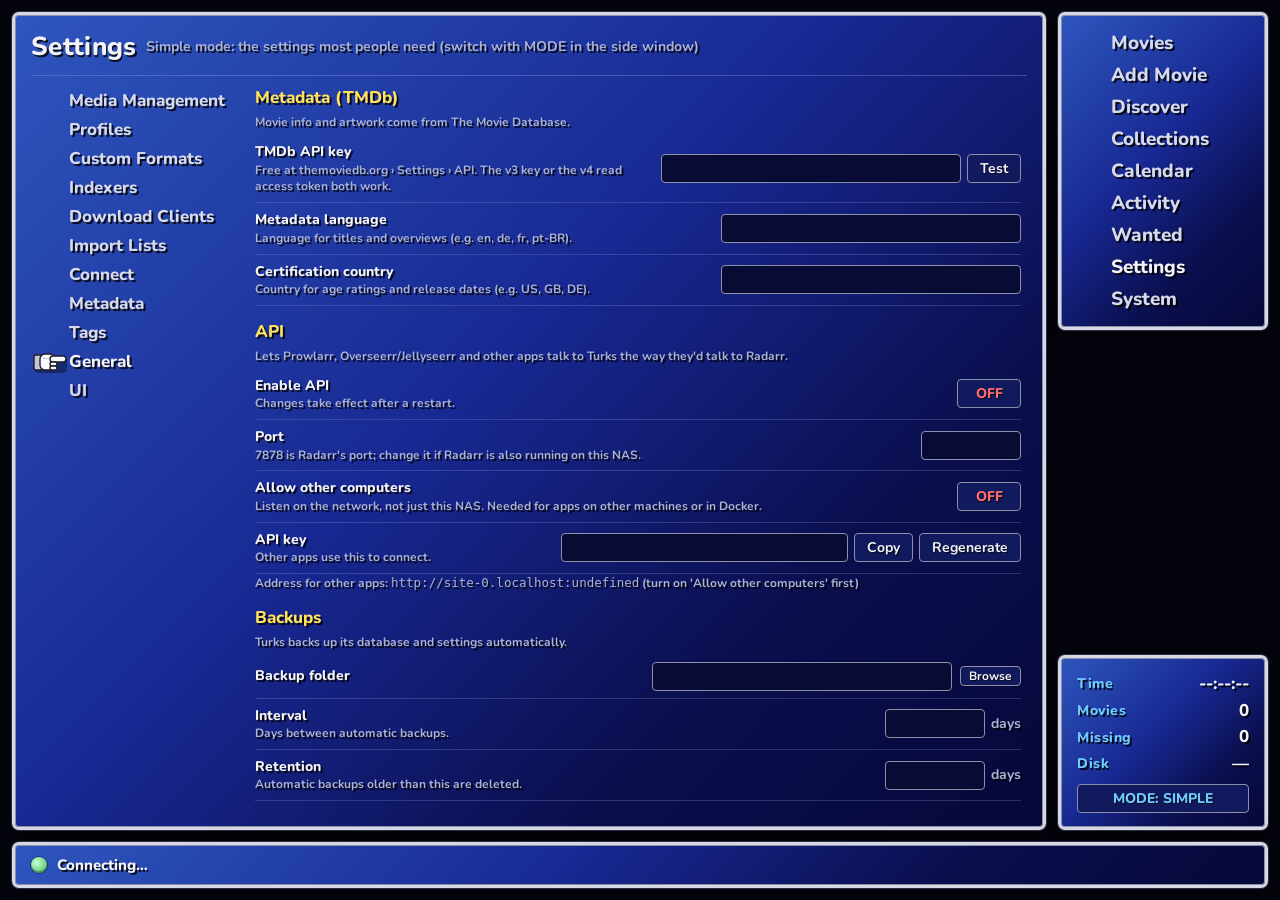
==== nas/ui/index.html @ 5fad10c2 "Box of X theme for both versions, with a Theme picker, v0.3.0 - Settings › UI › Theme switches betwe" ====
<!DOCTYPE html>
<html lang="en">
<head>
<meta charset="utf-8">
<meta name="viewport" content="width=device-width, initial-scale=1">
<title>Turks</title>
<link rel="stylesheet" href="turks.css">
</head>
<body>
<svg width="0" height="0" style="position:absolute">
  <defs>
    <!-- Pointing hand cursor (original artwork). -->
    <symbol id="hand" viewBox="0 0 34 22">
      <rect x="2" y="6" width="34" height="16" rx="5" fill="rgba(0,0,0,.35)" transform="translate(-1 0)"/>
      <rect x="1" y="4" width="8" height="15" rx="2" fill="#c4c8d6" stroke="#1e1e28" stroke-width="1.4"/>
      <rect x="7" y="3" width="15" height="16" rx="5" fill="#fafafc" stroke="#1e1e28" stroke-width="1.4"/>
      <rect x="17" y="5" width="16" height="6" rx="3" fill="#fafafc" stroke="#1e1e28" stroke-width="1.4"/>
      <rect x="17" y="11" width="7" height="4" rx="2" fill="#fafafc" stroke="#1e1e28" stroke-width="1.4"/>
      <rect x="17" y="15" width="7" height="4" rx="2" fill="#fafafc" stroke="#1e1e28" stroke-width="1.4"/>
      <path d="M10 7 L16 8" stroke="#c4c8d6" stroke-width="1.2"/>
    </symbol>
  </defs>
</svg>

<!-- Box of X: background grid and the home screen. -->
<svg id="gbg" preserveAspectRatio="none"></svg>
<div class="ghome" id="ghome">
  <div class="bigorb" id="bigorb"></div>
  <div id="gmenu"></div>
  <div class="gstatus" id="ghome-status" title="Open System"></div>
  <button class="ghint" id="gmode" title="Simple shows the settings most people need. Advanced shows everything Radarr has."><span class="node">MODE</span><span id="gmode-label">SIMPLE</span></button>
  <button class="ghint" id="genter" style="right:60px"><span class="node">ENTER</span>SELECT</button>
</div>

<div class="layout">
  <div id="gbar"><div class="gtitle" id="gtitle"></div><div class="gstatus" id="gstatus" title="Open System"></div></div>
  <section id="main" class="win"></section>

  <aside class="side">
    <nav id="menu" class="win"></nav>
    <div class="spacer"></div>
    <div class="win" id="info">
      <div class="info-row"><span class="label">Time</span><span id="i-time">--:--:--</span></div>
      <div class="info-row"><span class="label">Movies</span><span id="i-movies">0</span></div>
      <div class="info-row link" id="i-missing-row" title="Open Wanted › Missing"><span class="label">Missing</span><span id="i-missing">0</span></div>
      <div class="info-row"><span class="label">Disk</span><span id="i-disk">—</span></div>
      <button id="mode" class="mode">MODE: SIMPLE</button>
    </div>
  </aside>

  <button class="ghint" id="gback"><span class="node">ESC</span><span id="gback-label">BACK</span></button>

  <footer id="statusbar" class="win"><span class="badge good"></span><span id="status-text">Connecting…</span></footer>
</div>

<div id="modal" class="modal"></div>
<div id="toasts"></div>
<div id="overlay" class="overlay-msg"><div class="win" style="max-width:460px"><h1 style="margin:0 0 6px;font-size:22px" id="overlay-title"></h1><div id="overlay-text"></div></div></div>

<script src="app.js"></script>
<script src="forms.js"></script>
<script src="movies.js"></script>
<script src="add.js"></script>
<script src="activity.js"></script>
<script src="settings.js"></script>
<script src="system.js"></script>
<script>Turks.start();</script>
</body>
</html>
---- nas/ui/turks.css ----
/* Turks for DSM: the same menu look as the Windows app (blue gradient
   windows, silver bevels, pointing-hand cursor). */
@font-face { font-family: "Nunito"; font-weight: 700; src: url("fonts/nunito-700.woff2") format("woff2"); }
@font-face { font-family: "Nunito"; font-weight: 800; src: url("fonts/nunito-800.woff2") format("woff2"); }

:root {
  --text: #f4f4f8;
  --dim: #aab2d6;
  --label: #70ccff;
  --head: #ffe260;
  --good: #78e68c;
  --warn: #ffe260;
  --bad: #ff6e6e;
  --info: #70ccff;
  --border-light: #d6d8e4;
  --border-mid: #8c90a8;
  --border-dark: #2c2e46;
  --field: #080c34;
  --btn: #101a5c;
  --btn-hover: #2c48aa;
  --line: rgba(150, 160, 220, 0.25);
  --gap: 12px;
}

* { box-sizing: border-box; }
html, body {
  margin: 0; height: 100%;
  background: #04040c; color: var(--text);
  font: 700 14px/1.4 "Nunito", "Segoe UI", system-ui, sans-serif;
  text-shadow: 1.5px 1.5px 0 rgba(0, 0, 0, 0.8);
  overflow: hidden;
  -webkit-font-smoothing: antialiased;
}
a { color: var(--label); }

/* ---------- layout ---------- */
.layout {
  display: grid;
  grid-template-columns: minmax(0, 1fr) 210px;
  grid-template-rows: minmax(0, 1fr) 46px;
  gap: var(--gap); height: 100%; padding: 12px;
}
.side { display: flex; flex-direction: column; gap: var(--gap); min-height: 0; }
.side .spacer { flex: 1; }
.page-host { display: contents; }
#main { min-height: 0; min-width: 0; display: flex; flex-direction: column; overflow: hidden; }
#statusbar { grid-column: 1 / span 2; display: flex; align-items: center; gap: 10px; padding: 0 16px; font-size: 15px; font-weight: 800; white-space: nowrap; overflow: hidden; }
#status-text { overflow: hidden; text-overflow: ellipsis; }

.win {
  position: relative; border-radius: 7px; padding: 14px 16px;
  background: linear-gradient(135deg, rgb(46, 86, 190) 0%, rgb(24, 40, 146) 45%, rgb(10, 14, 76) 75%, rgb(6, 8, 58) 100%);
  border: 3px solid var(--border-light);
  box-shadow: inset 0 0 0 1px var(--border-mid), 0 0 0 1px var(--border-dark), 3px 4px 8px rgba(0, 0, 0, 0.55);
}

.page { display: flex; flex-direction: column; min-height: 0; flex: 1; }
.page-head { display: flex; align-items: center; gap: 10px; flex-wrap: wrap; flex: none; }
.page-head h1 { margin: 0; font-size: 26px; font-weight: 800; letter-spacing: 0.3px; }
.grow { flex: 1; }
.sub { color: var(--dim); margin: 2px 0 0; }
.divider { height: 1px; background: rgba(150, 160, 220, 0.35); margin: 10px 0; flex: none; }
.scroll { overflow-y: auto; overflow-x: hidden; min-height: 0; flex: 1; padding-right: 6px; }
.scroll::-webkit-scrollbar, .modal .body::-webkit-scrollbar { width: 8px; }
.scroll::-webkit-scrollbar-thumb, .modal .body::-webkit-scrollbar-thumb { background: rgba(214, 216, 228, 0.45); border-radius: 4px; }
.toolbar { display: flex; gap: 8px; align-items: center; flex-wrap: wrap; margin-top: 8px; flex: none; }
.footer { display: flex; gap: 8px; align-items: center; padding-top: 10px; flex: none; flex-wrap: wrap; }

.label { color: var(--label); font-weight: 800; letter-spacing: 0.5px; }
.head { color: var(--head); font-weight: 800; font-size: 17px; margin: 14px 0 4px; }
.head:first-child { margin-top: 0; }
.good { color: var(--good); } .warn { color: var(--warn); } .bad { color: var(--bad); } .info { color: var(--info); }
.dim { color: var(--dim); } .small { font-size: 12px; } .big-num { font-size: 22px; font-weight: 800; }
.mono { font-family: ui-monospace, Menlo, Consolas, monospace; font-weight: 400; font-size: 12.5px; }
.nowrap { white-space: nowrap; }
.ellipsis { white-space: nowrap; overflow: hidden; text-overflow: ellipsis; }
.right { text-align: right; }
.hidden { display: none !important; }

/* ---------- menu with hand cursor ---------- */
#menu { padding: 12px 10px; }
.menu-item, .sub-item {
  position: relative; display: block; width: 100%;
  padding: 3px 0 3px 40px; margin: 0; border: 0; background: none;
  color: #d6daec; font: 800 19px "Nunito", sans-serif;
  text-align: left; text-shadow: inherit; cursor: pointer; white-space: nowrap;
}
.sub-item { font-size: 17px; padding-left: 38px; }
.menu-item.selected, .sub-item.selected { color: var(--text); }
.menu-item:hover, .sub-item:hover { color: #fff; background: none; }
.hand { position: absolute; left: 2px; top: 50%; width: 34px; height: 22px; margin-top: -11px; visibility: hidden; }
.menu-item:hover .hand, .sub-item:hover .hand, .menu-used .menu-item.selected .hand, .sub-item.selected .hand { visibility: visible; }
.menu-used .menu-item.selected .hand, .sub-item.selected .hand { animation: bob 0.5s ease-in-out infinite alternate; }
@keyframes bob { from { transform: translateX(0); } to { transform: translateX(-3px); } }

.info-row { display: flex; justify-content: space-between; font-size: 17px; font-weight: 800; }
.info-row .label { font-size: 14px; align-self: center; }
.info-row + .info-row { margin-top: 3px; }
.info-row.link { cursor: pointer; }
button.mode { width: 100%; margin-top: 8px; color: var(--label); font-weight: 800; }

.badge { width: 16px; height: 16px; border-radius: 50%; flex: none; display: inline-block; box-shadow: inset 0 -2px 0 rgba(0,0,0,.3), 0 0 0 1px rgba(0,0,0,.4); }
.badge.good { background: radial-gradient(circle at 35% 35%, #c8ffd2, #3cbc5a); }
.badge.warn { background: radial-gradient(circle at 35% 35%, #fff4b8, #d8a820); }
.badge.bad { background: radial-gradient(circle at 35% 35%, #ffc8c8, #d03c3c); }

/* ---------- controls ---------- */
button, .btn {
  font: 700 14px "Nunito", sans-serif; color: var(--text);
  text-shadow: 1px 1px 0 rgba(0, 0, 0, 0.7);
  background: var(--btn); border: 1px solid var(--border-mid); border-radius: 4px;
  padding: 4px 12px; cursor: pointer; white-space: nowrap;
}
button:hover:not(:disabled) { background: var(--btn-hover); border-color: var(--border-light); }
button:active:not(:disabled) { background: #4668d0; }
button:disabled { opacity: 0.45; cursor: default; }
button.small { padding: 1px 8px; font-size: 12px; }
button.big { font-size: 16px; padding: 6px 18px; font-weight: 800; }
button.primary { color: var(--good); font-weight: 800; }
button.danger { color: var(--bad); }
button.pill { border-radius: 14px; padding: 3px 12px; }
button.pill.on { background: #3a64cc; border-color: var(--border-light); }
button.toggle { min-width: 64px; font-weight: 800; }
button.toggle.on { color: var(--good); }
button.toggle.off { color: var(--bad); }
button.link { background: none; border: 0; padding: 0; color: var(--label); }
button.x { background: none; border: 0; color: var(--bad); font-size: 18px; padding: 0 4px; line-height: 1; }

input[type="text"], input[type="password"], input[type="number"], input[type="search"], input[type="date"], select, textarea {
  font: 700 14px "Nunito", sans-serif; color: var(--text);
  background: var(--field); border: 1px solid var(--border-mid); border-radius: 4px;
  padding: 4px 8px; outline: none; text-shadow: none; min-width: 0;
}
select { padding: 3px 6px; cursor: pointer; }
textarea { width: 100%; font: 400 12.5px ui-monospace, Menlo, Consolas, monospace; resize: vertical; }
input:focus, select:focus, textarea:focus { border-color: var(--border-light); }
input[type="number"] { width: 100px; }
input.wide, select.wide { width: 100%; }
input.mid { width: 260px; }

label.check { display: inline-flex; align-items: center; gap: 8px; cursor: pointer; padding: 3px 0; }
label.check input { display: none; }
label.check .box { width: 18px; height: 18px; flex: none; border: 1px solid var(--border-mid); border-radius: 3px; background: var(--field); position: relative; }
label.check input:checked + .box { background: #3a64cc; border-color: var(--border-light); }
label.check input:checked + .box::after { content: ""; position: absolute; left: 5px; top: 1px; width: 5px; height: 10px; border: solid #fff; border-width: 0 2.5px 2.5px 0; transform: rotate(45deg); }

.row { display: flex; align-items: center; gap: 8px; flex-wrap: wrap; margin: 6px 0; }

/* Settings rows: label + help on the left, control on the right. */
.field { display: flex; align-items: center; gap: 14px; padding: 7px 0; border-bottom: 1px solid var(--line); }
.field .lbl { flex: 1; min-width: 0; }
.field .lbl .name { font-weight: 800; }
.field .lbl .help { color: var(--dim); font-size: 12px; font-weight: 700; }
.field .ctl { flex: none; display: flex; align-items: center; gap: 6px; max-width: 60%; }
.field .ctl input[type="text"], .field .ctl input[type="password"], .field .ctl select { width: 300px; max-width: 100%; }
.field.stack { flex-direction: column; align-items: stretch; }
.field.stack .ctl { max-width: none; }
.example { color: var(--good); font-size: 12px; margin-top: 2px; word-break: break-all; }

/* ---------- tabs ---------- */
.tabs { display: flex; gap: 6px; flex-wrap: wrap; flex: none; }

/* ---------- settings two-column ---------- */
.split { display: flex; gap: 14px; min-height: 0; flex: 1; }
.subnav { flex: none; width: 210px; overflow-y: auto; }
.split > .scroll { flex: 1; }

/* ---------- cards (providers, profiles) ---------- */
.cards { display: grid; grid-template-columns: repeat(auto-fill, minmax(240px, 1fr)); gap: 10px; margin: 6px 0 10px; }
.card { border: 1px solid var(--border-mid); border-radius: 5px; padding: 8px 10px; background: rgba(4, 8, 40, 0.45); cursor: pointer; min-width: 0; }
.card:hover { border-color: var(--border-light); background: rgba(40, 70, 170, 0.35); }
.card .top { display: flex; align-items: center; gap: 8px; }
.card .t { font-weight: 800; font-size: 15px; flex: 1; min-width: 0; white-space: nowrap; overflow: hidden; text-overflow: ellipsis; }
.card .s { color: var(--dim); font-size: 12px; white-space: nowrap; overflow: hidden; text-overflow: ellipsis; }
.card.add { display: flex; align-items: center; justify-content: center; color: var(--label); font-weight: 800; min-height: 54px; }

/* ---------- posters ---------- */
.posters { display: grid; grid-template-columns: repeat(auto-fill, minmax(var(--poster, 150px), 1fr)); gap: 16px 14px; padding: 4px 2px; }
.poster { cursor: pointer; min-width: 0; position: relative; }
.poster .art {
  position: relative; aspect-ratio: 2 / 3; border: 2px solid var(--border-light); border-radius: 3px; overflow: hidden;
  background: linear-gradient(160deg, #3a4a7a, #0c1030);
  box-shadow: 2px 3px 6px rgba(0, 0, 0, .5);
}
.poster:hover .art { border-color: #fff; box-shadow: 0 0 0 2px var(--label), 2px 3px 6px rgba(0,0,0,.5); }
.poster .art img { position: absolute; inset: 0; width: 100%; height: 100%; object-fit: cover; }
.poster .art .ph { position: absolute; inset: 0; display: grid; place-items: center; text-align: center; padding: 8px; font-size: 18px; font-weight: 800; text-transform: uppercase; line-height: 1.15; }
.poster .art .ph small { display: block; font-size: 12px; margin-top: 4px; }
.poster .bar { position: absolute; left: 0; right: 0; bottom: 0; height: 5px; }
.poster .name { font-size: 12.5px; margin-top: 4px; white-space: nowrap; overflow: hidden; text-overflow: ellipsis; }
.poster .yr { font-size: 11.5px; color: var(--dim); }
.poster .sel { position: absolute; top: 6px; left: 6px; z-index: 2; }
.poster.selected .art { box-shadow: 0 0 0 3px var(--good); }
.st-downloaded { background: var(--good); } .st-missing { background: var(--bad); } .st-unmonitored { background: #8c90a8; }
.st-downloading { background: #4aa8ff; } .st-cutoff { background: var(--warn); } .st-unavailable { background: #5e6ab8; }

/* Party view (one row per movie, like the party screen). */
.party { display: flex; gap: 14px; padding: 8px 2px; border-bottom: 1px solid var(--line); cursor: pointer; align-items: center; }
.party:hover { background: rgba(255, 255, 255, 0.05); }
.party .thumb { width: 56px; flex: none; aspect-ratio: 2/3; border: 2px solid var(--border-light); border-radius: 3px; overflow: hidden; background: linear-gradient(160deg, #3a4a7a, #0c1030); position: relative; }
.party .thumb img { width: 100%; height: 100%; object-fit: cover; }
.party .body { flex: 1; min-width: 0; }
.party .name { font-size: 19px; font-weight: 800; white-space: nowrap; overflow: hidden; text-overflow: ellipsis; }
.party .stats { display: flex; gap: 16px; flex-wrap: wrap; font-size: 13px; }
.hp { width: 150px; height: 8px; background: #0a0a1e; border: 1px solid var(--border-mid); border-radius: 2px; overflow: hidden; display: inline-block; vertical-align: middle; }
.hp > i { display: block; height: 100%; background: linear-gradient(to right, #1e6ee6, #8ce6ff); box-shadow: inset 0 2px 0 rgba(255, 255, 255, 0.3); }
.hp.full > i { background: linear-gradient(to right, #2ca850, #a8f0b8); }

/* ---------- tables ---------- */
table { width: 100%; border-collapse: collapse; }
th { text-align: left; color: var(--label); font-weight: 800; font-size: 12.5px; padding: 4px 8px; position: sticky; top: 0; background: #1a2c8c; z-index: 1; white-space: nowrap; }
th.sortable { cursor: pointer; }
td { padding: 5px 8px; border-top: 1px solid rgba(150, 160, 220, 0.18); vertical-align: middle; }
tr.click { cursor: pointer; }
tr.click:hover td { background: rgba(255, 255, 255, 0.05); }
td.wrap { word-break: break-word; }
.tag { display: inline-block; font-size: 11.5px; font-weight: 800; padding: 0 6px; border-radius: 3px; border: 1px solid var(--border-mid); background: rgba(0,0,0,.25); margin: 1px 2px 1px 0; white-space: nowrap; }
.tag.good { border-color: var(--good); } .tag.bad { border-color: var(--bad); } .tag.warn { border-color: var(--warn); } .tag.info { border-color: var(--label); }

.empty { text-align: center; padding: 40px 0; color: var(--dim); }
.empty h2 { color: var(--dim); margin: 0 0 6px; }
.notice { margin: 6px 0; padding: 6px 10px; border-radius: 4px; background: rgba(0, 0, 0, 0.28); border-left: 3px solid var(--warn); font-size: 13px; }
.notice.bad { border-left-color: var(--bad); color: var(--text); }
.notice.good { border-left-color: var(--good); color: var(--text); }
.notice ol { margin: 6px 0 2px; padding-left: 20px; }
.notice li { margin: 3px 0; }
input.command { width: 100%; margin-top: 4px; font: 12px/1.3 ui-monospace, Menlo, Consolas, monospace; }

/* ---------- movie details ---------- */
.detail { position: relative; flex: 1; min-height: 0; display: flex; flex-direction: column; }
.hero { position: relative; display: flex; gap: 18px; padding: 4px 0 8px; flex: none; }
.hero .backdrop { position: absolute; inset: -14px -16px 0; background-size: cover; background-position: center 25%; opacity: 0.22; border-radius: 4px; pointer-events: none; mask-image: linear-gradient(to bottom, #000 40%, transparent); -webkit-mask-image: linear-gradient(to bottom, #000 40%, transparent); }
.hero .poster-big { position: relative; width: 150px; flex: none; aspect-ratio: 2/3; border: 2px solid var(--border-light); border-radius: 3px; overflow: hidden; background: linear-gradient(160deg, #3a4a7a, #0c1030); }
.hero .poster-big img { width: 100%; height: 100%; object-fit: cover; }
.hero .facts { position: relative; flex: 1; min-width: 0; }
.hero h1 { margin: 0; font-size: 28px; font-weight: 800; line-height: 1.15; }
.hero .line { display: flex; flex-wrap: wrap; gap: 6px 16px; color: var(--dim); margin-top: 4px; }
.hero .overview { margin-top: 8px; max-height: 4.4em; overflow: hidden; font-size: 13.5px; }
.kv { display: grid; grid-template-columns: max-content 1fr; gap: 2px 12px; margin-top: 8px; font-size: 13px; }
.kv .k { color: var(--label); }
.people { display: grid; grid-template-columns: repeat(auto-fill, minmax(110px, 1fr)); gap: 10px; }
.person { text-align: center; font-size: 12px; }
.person .face { width: 80px; height: 80px; border-radius: 50%; margin: 0 auto 4px; background: #1a2460 center/cover; border: 2px solid var(--border-light); }

/* ---------- calendar ---------- */
.cal { display: grid; grid-template-columns: repeat(7, minmax(0, 1fr)); gap: 4px; }
.cal .dow { color: var(--label); font-weight: 800; font-size: 12.5px; padding: 2px 4px; }
.cal .day { min-height: 92px; border: 1px solid var(--line); border-radius: 4px; padding: 3px 4px; background: rgba(0, 0, 0, 0.18); min-width: 0; }
.cal .day.other { opacity: 0.45; }
.cal .day.today { border-color: var(--warn); box-shadow: inset 0 0 0 1px var(--warn); }
.cal .day .n { font-size: 12px; color: var(--dim); }
.cal .ev { font-size: 11.5px; padding: 1px 4px; margin-top: 2px; border-radius: 3px; border-left: 3px solid var(--label); background: rgba(10, 20, 80, 0.7); cursor: pointer; white-space: nowrap; overflow: hidden; text-overflow: ellipsis; }
.cal .ev.cinema { border-left-color: var(--warn); } .cal .ev.digital { border-left-color: var(--label); } .cal .ev.physical { border-left-color: #c79cff; }
.cal .ev.has { background: rgba(30, 100, 50, 0.6); }

/* ---------- modal ---------- */
.modal { position: fixed; inset: 0; background: rgba(0, 0, 0, 0.6); display: none; align-items: center; justify-content: center; z-index: 10; }
.modal.open { display: flex; }
.modal > .win { width: min(640px, 94vw); max-height: 90vh; display: flex; flex-direction: column; }
.modal > .win.wide { width: min(980px, 96vw); }
.modal > .win.narrow { width: min(460px, 94vw); }
.modal h2 { margin: 0; font-size: 22px; font-weight: 800; }
.modal .body { overflow-y: auto; min-height: 0; flex: 1; padding-right: 6px; }
.picker-list { overflow-y: auto; min-height: 200px; max-height: 46vh; margin: 8px 0; }
.picker-item { display: flex; align-items: center; gap: 8px; padding: 5px 8px; border-radius: 4px; cursor: pointer; }
.picker-item:hover { background: rgba(255, 255, 255, 0.08); }
.picker-item .vol { margin-left: auto; color: var(--dim); font-size: 12px; }
.crumb { color: var(--dim); font-size: 12.5px; word-break: break-all; }

.overlay-msg { position: fixed; inset: 0; display: none; align-items: center; justify-content: center; background: rgba(0, 0, 0, 0.7); z-index: 30; }
.overlay-msg.open { display: flex; }

#toasts { position: fixed; right: 240px; bottom: 70px; display: flex; flex-direction: column; gap: 6px; z-index: 40; align-items: flex-end; pointer-events: none; }
.toast { padding: 8px 14px; max-width: 460px; font-size: 14px; animation: pop .2s ease-out; }
.toast.bad { border-color: #ffb0b0; }
@keyframes pop { from { transform: translateY(8px); opacity: 0; } to { transform: none; opacity: 1; } }

/* ---------- misc ---------- */
.chips { display: flex; flex-wrap: wrap; gap: 4px; align-items: center; }
.chip { display: inline-flex; align-items: center; gap: 4px; border: 1px solid var(--border-mid); border-radius: 12px; padding: 0 4px 0 9px; font-size: 12.5px; background: rgba(0,0,0,.25); }
.chip button { background: none; border: 0; padding: 0 3px; color: var(--bad); }
.qlist .qi { display: flex; align-items: center; gap: 8px; padding: 3px 6px; border-bottom: 1px solid var(--line); }
.qlist .qi .members { color: var(--dim); font-size: 12px; }
.spec { border: 1px solid var(--border-mid); border-radius: 5px; padding: 6px 10px; margin: 6px 0; background: rgba(0,0,0,.2); }
.result-title { word-break: break-word; }
.spin { display: inline-block; width: 14px; height: 14px; border: 2px solid var(--border-mid); border-top-color: var(--text); border-radius: 50%; animation: rot .8s linear infinite; vertical-align: middle; }
@keyframes rot { to { transform: rotate(360deg); } }
.log-line { display: flex; gap: 10px; padding: 1px 0; }
.log-line .t { color: var(--label); flex: none; }
.log-line.warn .x { color: var(--warn); } .log-line.error .x { color: var(--bad); }
.hits { display: flex; flex-direction: column; gap: 8px; }
.hit { display: flex; gap: 12px; padding: 8px; border: 1px solid var(--line); border-radius: 5px; background: rgba(0,0,0,.18); }
.hit .thumb { width: 70px; flex: none; aspect-ratio: 2/3; border: 2px solid var(--border-light); border-radius: 3px; overflow: hidden; background: linear-gradient(160deg, #3a4a7a, #0c1030); }
.hit .thumb img { width: 100%; height: 100%; object-fit: cover; }
.hit .body { flex: 1; min-width: 0; }
.hit .t { font-size: 18px; font-weight: 800; }
.hit .o { color: var(--dim); font-size: 12.5px; max-height: 3.9em; overflow: hidden; }

/* =====================================================================
   Box of X — green console-dashboard theme (see the project doc
   claude/themes/green-dashboard.md). Turned on by body.green.
   ===================================================================== */
@font-face { font-family: "Orbitron"; font-weight: 800; src: url("fonts/orbitron-800.woff2") format("woff2"); }

.ghome, #gbar, #gback, #gbg { display: none; }

body.green {
  --text: #e4ffc4; --dim: #a6dc80; --label: #c8ff4a; --head: #dcff64;
  --good: #8cff6e; --warn: #ffe14a; --bad: #ff7a5a; --info: #c8ff4a;
  --border-light: #a0ff50; --border-mid: #50a028; --border-dark: #082206;
  --field: #021002; --btn: #103c08; --btn-hover: #286e10; --line: rgba(150, 255, 70, 0.16);
  --accent: #dcff64; --on-accent: #1c3504;
  --cut: 22px;
  /* Transparent so the grid (#gbg, behind everything) shows through. */
  background: transparent;
}
html:has(body.green) { background: #020c02; }
/* The title bar already names the page. */
body.green .page > .page-head > h1:not(.keep) { display: none; }
body.green #gbg { display: block; position: fixed; left: 0; top: 0; width: 100vw; height: 100vh; z-index: -1; pointer-events: none; }
body.green .display, body.green .page-head h1, body.green .modal h2, body.green .head, body.green #overlay-title {
  font-family: "Orbitron", "Nunito", sans-serif; text-transform: uppercase; letter-spacing: 0.5px;
}
body.green .page-head h1 { font-size: 22px; }
body.green .modal h2 { font-size: 18px; }
body.green .head { font-size: 14px; color: var(--head); }
body.green .label { color: var(--label); }

/* Panels: corner-cut glass with a lime outline and a soft glow. */
body.green .win {
  background: none; border: 0; box-shadow: none; isolation: isolate;
  padding: 16px 20px;
  filter: drop-shadow(0 0 5px rgba(150, 255, 60, 0.18));
}
body.green .win::before, body.green .win::after {
  content: ""; position: absolute; pointer-events: none;
}
body.green .win::before {
  inset: 0; z-index: -2; background: rgba(160, 255, 80, 0.75);
  clip-path: polygon(var(--cut) 0, 100% 0, 100% calc(100% - var(--cut)), calc(100% - var(--cut)) 100%, 0 100%, 0 var(--cut));
}
body.green .win::after {
  inset: 2px; z-index: -1;
  background: linear-gradient(160deg, rgba(26, 86, 12, 0.94) 0%, rgba(14, 60, 8, 0.94) 40%, rgba(10, 48, 6, 0.95) 70%, rgba(3, 22, 3, 0.97) 100%);
  clip-path: polygon(calc(var(--cut) - 1px) 0, 100% 0, 100% calc(100% - var(--cut) + 1px), calc(100% - var(--cut) + 1px) 100%, 0 100%, 0 calc(var(--cut) - 1px));
}
body.green .toast { --cut: 12px; }
body.green .toast.bad::before { background: var(--bad); }

/* Controls: square corners, green fills. */
body.green button, body.green .btn, body.green input, body.green select, body.green textarea { border-radius: 1px; }
body.green button:active:not(:disabled) { background: #96dc28; color: var(--on-accent); text-shadow: none; }
body.green button.pill { border-radius: 1px; clip-path: polygon(8px 0, 100% 0, 100% calc(100% - 8px), calc(100% - 8px) 100%, 0 100%, 0 8px); padding: 3px 14px; }
body.green button.pill.on { background: var(--accent); color: var(--on-accent); text-shadow: none; border-color: #f2ff9a; }
body.green label.check input:checked + .box { background: #468c18; }
body.green th { background: #0c3a06; }
body.green .card { border-radius: 1px; background: rgba(2, 18, 2, 0.6); }
body.green .card:hover { background: rgba(40, 110, 16, 0.45); }
body.green .tag, body.green .chip { border-radius: 1px; }
body.green .notice { background: rgba(0, 14, 0, 0.5); }
body.green .cal .day { border-radius: 1px; background: rgba(2, 16, 2, 0.55); }
body.green .cal .ev { background: rgba(4, 30, 4, 0.85); border-radius: 1px; }
body.green .cal .ev.has { background: rgba(60, 120, 20, 0.65); }
body.green .poster .art, body.green .party .thumb, body.green .hit .thumb, body.green .hero .poster-big {
  border-radius: 1px; background: linear-gradient(160deg, #1a5a0c, #031603);
}
body.green .poster:hover .art { box-shadow: 0 0 0 2px var(--accent), 0 0 14px rgba(170, 255, 60, 0.4); }
body.green .hp { background: #000e00; border-radius: 1px; }
body.green .hp > i, body.green .hp.full > i { background: linear-gradient(to right, #4fb51a, #e2ff6a); }
body.green .st-downloading { background: #c8ff4a; }
body.green .badge.good { background: radial-gradient(circle at 35% 35%, #f4ff9c, #9ee82c 45%, #4fb51a 75%, #1c5a0a); }
body.green .person .face { border-radius: 50%; }
body.green .scroll::-webkit-scrollbar-thumb, body.green .modal .body::-webkit-scrollbar-thumb { background: rgba(160, 255, 80, 0.45); }
body.green .modal { background: rgba(0, 8, 0, 0.7); }
body.green #toasts { right: 30px; bottom: 80px; }

/* Sub-menus (Settings sections) become small slanted tabs. */
body.green .sub-item {
  font: 800 11.5px "Orbitron", "Nunito", sans-serif; text-transform: uppercase; color: #bef27e;
  padding: 7px 12px; margin: 0 0 5px; text-shadow: none; position: relative; isolation: isolate;
  background: rgba(150, 240, 70, 0.45);
  clip-path: polygon(9px 0, 100% 0, 100% calc(100% - 9px), calc(100% - 9px) 100%, 0 100%, 0 9px);
}
body.green .sub-item::before {
  content: ""; position: absolute; inset: 1px; z-index: -1; background: #0c3406;
  clip-path: polygon(8.5px 0, 100% 0, 100% calc(100% - 8.5px), calc(100% - 8.5px) 100%, 0 100%, 0 8.5px);
}
body.green .sub-item:hover { color: #dcffaa; background: rgba(170, 255, 90, 0.8); }
body.green .sub-item:hover::before { background: #24700e; }
body.green .sub-item.selected { color: var(--on-accent); background: #f2ff9a; }
body.green .sub-item.selected::before { background: linear-gradient(#e2ff6a, #8cc81c); }
body.green .sub-item .hand { display: none; }

/* ---------- page chrome: title bar, status box, BACK hint ---------- */
body.green .layout { grid-template-columns: minmax(0, 1fr); grid-template-rows: 58px minmax(0, 1fr) 46px; padding: 14px 16px; }
body.green .side, body.green #statusbar { display: none; }
body.green #gbar { display: flex; gap: 20px; align-items: stretch; }
body.green #gback { display: flex; justify-self: end; }
body.green.ghome-on .layout { display: none; }
body.green.ghome-on .ghome { display: block; }

.gtitle {
  flex: none; width: min(42%, 560px); min-width: 280px; height: 56px;
  display: flex; align-items: center; padding: 0 40px 0 36px;
  background: var(--accent); color: var(--on-accent); text-shadow: none;
  clip-path: polygon(22px 0, 100% 0, calc(100% - 22px) 100%, 0 100%);
  font: 800 26px "Orbitron", sans-serif; text-transform: uppercase; white-space: nowrap; overflow: hidden;
}
.gstatus {
  margin-left: auto; width: min(560px, 50%); height: 52px; min-width: 0;
  display: flex; align-items: center; gap: 12px; padding: 0 12px;
  background: rgba(0, 10, 0, 0.8); border: 1px solid rgba(170, 255, 90, 0.55);
  text-shadow: none; cursor: pointer;
}
.gstatus .lines { min-width: 0; flex: 1; }
.gstatus .l1, .gstatus .l2 { font-family: "Orbitron", sans-serif; text-transform: uppercase; white-space: nowrap; overflow: hidden; text-overflow: ellipsis; }
.gstatus .l1 { font-size: 10.5px; color: #a8e070; }
.gstatus .l2 { font-size: 12.5px; color: #f0ffd8; margin-top: 3px; }
.gstatus .l2.warn { color: var(--warn); } .gstatus .l2.bad { color: var(--bad); }

.orb {
  width: 24px; height: 24px; border-radius: 50%; flex: none; position: relative;
  background:
    radial-gradient(circle at 34% 28%, rgba(255, 255, 255, 0.85) 0, rgba(255, 255, 255, 0) 30%),
    radial-gradient(circle, #f4ff9c 0%, #9ee82c 35%, #4fb51a 72%, #1c5a0a 100%);
  box-shadow: 0 0 10px rgba(170, 255, 60, 0.6);
}
.orb.warn { background: radial-gradient(circle at 34% 28%, rgba(255,255,255,.8) 0, rgba(255,255,255,0) 30%), radial-gradient(circle, #fff3a0, #e8c22c 40%, #a07a10 80%, #4a3606); box-shadow: 0 0 10px rgba(255, 220, 60, .6); }
.orb.bad { background: radial-gradient(circle at 34% 28%, rgba(255,255,255,.8) 0, rgba(255,255,255,0) 30%), radial-gradient(circle, #ffc0a8, #ff7a5a 40%, #b03a20 80%, #4a1006); box-shadow: 0 0 10px rgba(255, 110, 70, .6); }

.ghint {
  display: inline-flex; align-items: center; gap: 12px; background: none !important; border: 0; padding: 0;
  font: 800 17px "Orbitron", sans-serif; color: #bef27e; text-transform: uppercase; text-shadow: none; cursor: pointer;
}
.ghint .node { width: 46px; height: 46px; font-size: 9.5px; color: #d8ff9a; }
.ghint:hover .node { --lit: 1; }
.ghint:hover { color: #e6ffb4; }

/* Ring node (also used by the home menu). */
.node {
  position: relative; border-radius: 50%; flex: none; display: grid; place-items: center;
  font-family: "Orbitron", sans-serif;
  background: radial-gradient(circle, #041403 0%, #0a2806 48%, #2c8a12 76%, #8de83a 86%, #1c5a0a 100%);
  box-shadow: 0 0 calc(8px + 10px * var(--lit, 0)) rgba(150, 255, 60, calc(0.35 + 0.4 * var(--lit, 0)));
}
.node::after { content: ""; position: absolute; inset: 32%; border-radius: 50%; border: 1.5px solid rgba(160, 255, 80, 0.4); }
.node.lit { --lit: 1; background: radial-gradient(circle, #041403 0%, #0a2806 48%, #2c8a12 76%, #dcff6e 86%, #1c5a0a 100%); }

/* ---------- home screen ---------- */
.ghome { position: fixed; inset: 0; overflow: hidden; }
.bigorb { position: absolute; transform: translate(-50%, -50%); }
.bigorb .shell { position: absolute; inset: -11%; border-radius: 50%; border: 2px solid rgba(120, 220, 50, 0.35); }
.bigorb .spin { position: absolute; inset: -6%; border-radius: 50%; border: calc(var(--r) * 0.07) solid transparent; border-top-color: rgba(140, 240, 60, 0.3); border-right-color: rgba(140, 240, 60, 0.18); animation: orbspin 18s linear infinite; }
.bigorb .jelly { position: absolute; inset: -2%; border-radius: 50%; background: rgba(60, 170, 24, 0.28); border: 3px solid rgba(160, 255, 80, 0.43); animation: jelly 9s ease-in-out infinite alternate; }
.bigorb .core {
  position: absolute; inset: 8%; border-radius: 50%;
  background:
    radial-gradient(circle at 32% 26%, rgba(255, 255, 255, 0.75) 0, rgba(255, 255, 255, 0) 22%),
    radial-gradient(circle, #f4ff9c 0%, #9ee82c 35%, #4fb51a 72%, #1c5a0a 100%);
  box-shadow: 0 0 calc(var(--r) * 0.5) rgba(170, 255, 60, 0.45);
}
.bigorb .lobe { position: absolute; border-radius: 50%; background: rgba(140, 240, 60, 0.18); border: 1.5px solid rgba(200, 255, 120, 0.27); animation: drift 7s ease-in-out infinite alternate; }
.bigorb svg { position: absolute; inset: 0; width: 100%; height: 100%; }
@keyframes orbspin { to { transform: rotate(360deg); } }
@keyframes jelly { 0% { transform: translate(-1%, 1%) scale(1.03, 0.97); } 100% { transform: translate(1.5%, -1%) scale(0.98, 1.02); } }
@keyframes drift { to { transform: translate(6%, -5%); } }

.gmenu-item { position: absolute; display: flex; align-items: center; cursor: pointer; }
.gmenu-item .wire { width: 26px; height: 2px; background: rgba(150, 255, 70, 0.55); flex: none; position: relative; }
.gmenu-item.lit .wire { background: rgba(150, 255, 70, 0.9); }
.gtab {
  flex: none; height: 100%; display: flex; align-items: center; padding-left: 26px;
  font: 800 22px "Orbitron", sans-serif; text-transform: uppercase; color: #bef27e;
  text-shadow: 0 1.5px 0 rgba(0, 0, 0, 0.6);
  position: relative; isolation: isolate;
  background: rgba(150, 240, 70, 0.6);
  clip-path: polygon(16px 0, 100% 0, 100% calc(100% - 16px), calc(100% - 16px) 100%, 0 100%, 0 16px);
}
.gtab::before {
  content: ""; position: absolute; inset: 2px; z-index: -1;
  background: linear-gradient(#24700e, #0c3406);
  clip-path: polygon(15px 0, 100% 0, 100% calc(100% - 15px), calc(100% - 15px) 100%, 0 100%, 0 15px);
}
.gmenu-item.lit .gtab { background: #f2ff9a; color: #1c3504; text-shadow: none; }
.gmenu-item.lit .gtab::before { background: linear-gradient(#e2ff6a, #8cc81c); }
.ghome .gstatus { position: absolute; left: 22px; bottom: 22px; width: min(600px, 46vw); }
.ghome .ghint { position: absolute; bottom: 26px; }
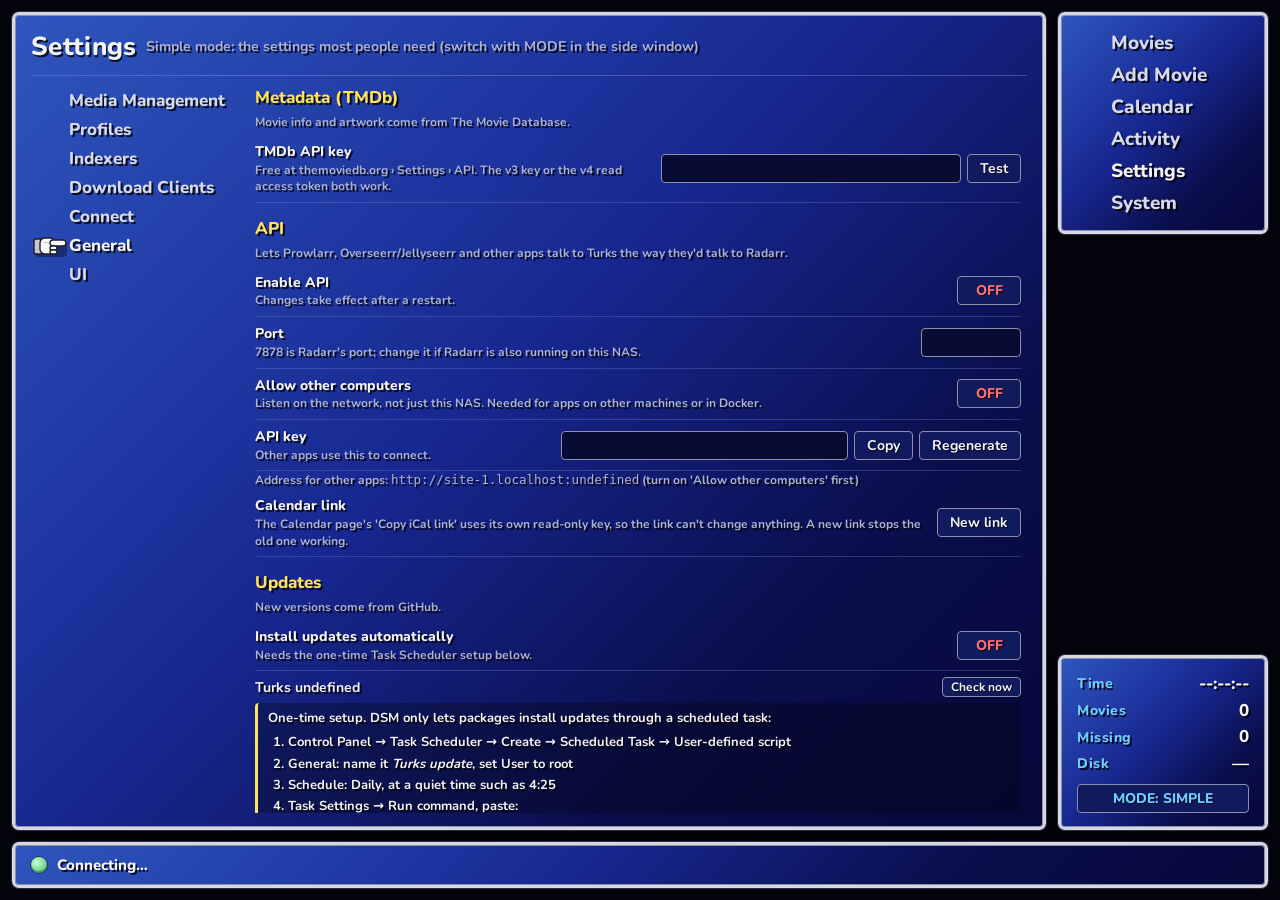
==== commit 29146aae: "Simpler Turks: six pages, slimmer Simple mode and movie page, safer defaults, v0.4.0 Both versions, " ====
--- a/nas/ui/index.html
+++ b/nas/ui/index.html
@@ -42,7 +42,7 @@
     <div class="win" id="info">
       <div class="info-row"><span class="label">Time</span><span id="i-time">--:--:--</span></div>
       <div class="info-row"><span class="label">Movies</span><span id="i-movies">0</span></div>
-      <div class="info-row link" id="i-missing-row" title="Open Wanted › Missing"><span class="label">Missing</span><span id="i-missing">0</span></div>
+      <div class="info-row link" id="i-missing-row" title="Show missing movies"><span class="label">Missing</span><span id="i-missing">0</span></div>
       <div class="info-row"><span class="label">Disk</span><span id="i-disk">—</span></div>
       <button id="mode" class="mode">MODE: SIMPLE</button>
     </div>
--- a/nas/ui/turks.css
+++ b/nas/ui/turks.css
@@ -191,8 +191,22 @@
 .poster .yr { font-size: 11.5px; color: var(--dim); }
 .poster .sel { position: absolute; top: 6px; left: 6px; z-index: 2; }
 .poster.selected .art { box-shadow: 0 0 0 3px var(--good); }
-.st-downloaded { background: var(--good); } .st-missing { background: var(--bad); } .st-unmonitored { background: #8c90a8; }
-.st-downloading { background: #4aa8ff; } .st-cutoff { background: var(--warn); } .st-unavailable { background: #5e6ab8; }
+/* Movie states: one colour each, the same in the Windows app. */
+:root { --s-downloaded: var(--good); --s-missing: var(--bad); --s-cutoff: var(--warn); --s-downloading: #5cacff; --s-unavailable: #b698ff; --s-unmonitored: #969cb4; }
+.st-downloaded { background: var(--s-downloaded); } .st-missing { background: var(--s-missing); } .st-unmonitored { background: var(--s-unmonitored); }
+.st-downloading { background: var(--s-downloading); } .st-cutoff { background: var(--s-cutoff); } .st-unavailable { background: var(--s-unavailable); }
+.tag.s-downloaded { border-color: var(--s-downloaded); color: var(--s-downloaded); } .tag.s-missing { border-color: var(--s-missing); color: var(--s-missing); }
+.tag.s-cutoff { border-color: var(--s-cutoff); color: var(--s-cutoff); } .tag.s-downloading { border-color: var(--s-downloading); color: var(--s-downloading); }
+.tag.s-unavailable { border-color: var(--s-unavailable); color: var(--s-unavailable); } .tag.s-unmonitored { border-color: var(--s-unmonitored); color: var(--s-unmonitored); }
+.key { display: inline-flex; gap: 10px; font-size: 11.5px; color: var(--dim); flex-wrap: wrap; }
+.key span { display: inline-flex; align-items: center; gap: 4px; white-space: nowrap; }
+.key i { width: 9px; height: 9px; border-radius: 2px; display: inline-block; }
+.menu-wrap { position: relative; display: inline-block; }
+.menu { position: absolute; left: 0; top: calc(100% + 4px); z-index: 5; min-width: 170px; padding: 4px; display: flex; flex-direction: column;
+  background: var(--field); border: 1px solid var(--border-light); border-radius: 4px; box-shadow: 2px 4px 10px rgba(0, 0, 0, .6); }
+.menu button { border: 0; background: none; text-align: left; padding: 5px 10px; }
+.menu button:hover { background: var(--btn-hover); }
+.menu .divider { margin: 4px 0; }
 
 /* Party view (one row per movie, like the party screen). */
 .party { display: flex; gap: 14px; padding: 8px 2px; border-bottom: 1px solid var(--line); cursor: pointer; align-items: center; }
@@ -243,11 +257,13 @@
 .person .face { width: 80px; height: 80px; border-radius: 50%; margin: 0 auto 4px; background: #1a2460 center/cover; border: 2px solid var(--border-light); }
 
 /* ---------- calendar ---------- */
-.cal { display: grid; grid-template-columns: repeat(7, minmax(0, 1fr)); gap: 4px; }
+.cal { display: grid; grid-template-columns: repeat(7, minmax(0, 1fr)); grid-template-rows: auto repeat(var(--rows, 6), minmax(0, 1fr)); gap: 4px; flex: 1; min-height: 0; }
+.cal .day { overflow: hidden; }
+.cal.week .day { overflow-y: auto; }
 .cal .dow { color: var(--label); font-weight: 800; font-size: 12.5px; padding: 2px 4px; }
-.cal .day { min-height: 92px; border: 1px solid var(--line); border-radius: 4px; padding: 3px 4px; background: rgba(0, 0, 0, 0.18); min-width: 0; }
+.cal .day { min-height: 0; border: 1px solid var(--line); border-radius: 4px; padding: 3px 4px; background: rgba(0, 0, 0, 0.18); min-width: 0; }
 .cal .day.other { opacity: 0.45; }
-.cal .day.today { border-color: var(--warn); box-shadow: inset 0 0 0 1px var(--warn); }
+.cal .day.today { border-color: rgba(255, 226, 96, 0.75); }
 .cal .day .n { font-size: 12px; color: var(--dim); }
 .cal .ev { font-size: 11.5px; padding: 1px 4px; margin-top: 2px; border-radius: 3px; border-left: 3px solid var(--label); background: rgba(10, 20, 80, 0.7); cursor: pointer; white-space: nowrap; overflow: hidden; text-overflow: ellipsis; }
 .cal .ev.cinema { border-left-color: var(--warn); } .cal .ev.digital { border-left-color: var(--label); } .cal .ev.physical { border-left-color: #c79cff; }
@@ -367,7 +383,7 @@
 body.green .poster:hover .art { box-shadow: 0 0 0 2px var(--accent), 0 0 14px rgba(170, 255, 60, 0.4); }
 body.green .hp { background: #000e00; border-radius: 1px; }
 body.green .hp > i, body.green .hp.full > i { background: linear-gradient(to right, #4fb51a, #e2ff6a); }
-body.green .st-downloading { background: #c8ff4a; }
+body.green { --s-downloading: #60d8ff; --s-unmonitored: #88987e; }
 body.green .badge.good { background: radial-gradient(circle at 35% 35%, #f4ff9c, #9ee82c 45%, #4fb51a 75%, #1c5a0a); }
 body.green .person .face { border-radius: 50%; }
 body.green .scroll::-webkit-scrollbar-thumb, body.green .modal .body::-webkit-scrollbar-thumb { background: rgba(160, 255, 80, 0.45); }
@@ -485,3 +501,6 @@
 .gmenu-item.lit .gtab::before { background: linear-gradient(#e2ff6a, #8cc81c); }
 .ghome .gstatus { position: absolute; left: 22px; bottom: 22px; width: min(600px, 46vw); }
 .ghome .ghint { position: absolute; bottom: 26px; }
+
+/* Box of X: the lime glow the orb zoom flares into (see openFromHome / zoomHome). */
+#gzoom { position: fixed; inset: 0; background: #aaec3c; opacity: 0; pointer-events: none; z-index: 9999; }
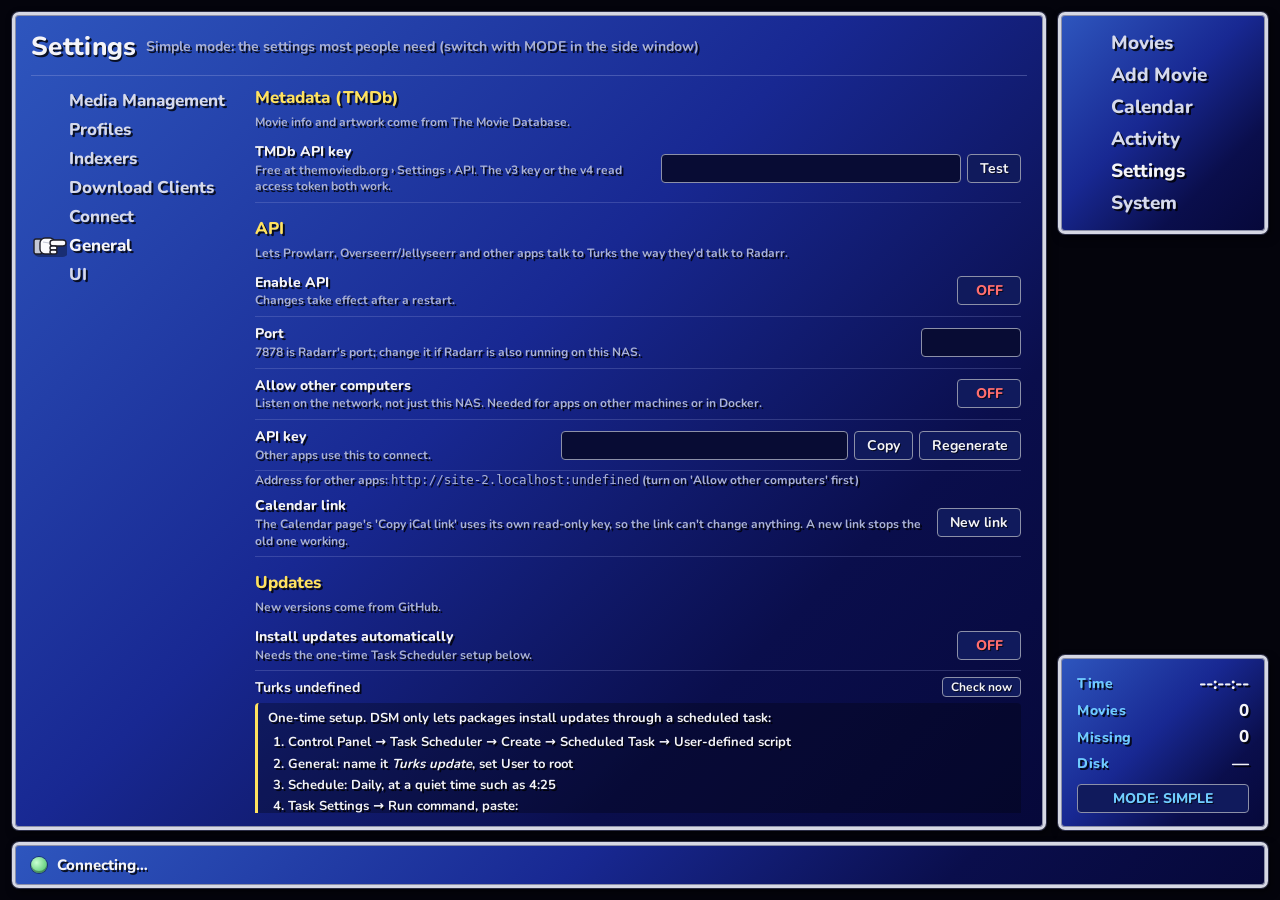
==== commit 38ef0e3d: "Installs that never stall, sturdier Synology service, v0.4.2 - Windows installer closes a running Tu" ====
--- a/nas/ui/index.html
+++ b/nas/ui/index.html
@@ -4,7 +4,7 @@
 <meta charset="utf-8">
 <meta name="viewport" content="width=device-width, initial-scale=1">
 <title>Turks</title>
-<link rel="stylesheet" href="turks.css">
+<link rel="stylesheet" href="turks.css?v=@VERSION@">
 </head>
 <body>
 <svg width="0" height="0" style="position:absolute">
@@ -57,13 +57,13 @@
 <div id="toasts"></div>
 <div id="overlay" class="overlay-msg"><div class="win" style="max-width:460px"><h1 style="margin:0 0 6px;font-size:22px" id="overlay-title"></h1><div id="overlay-text"></div></div></div>
 
-<script src="app.js"></script>
-<script src="forms.js"></script>
-<script src="movies.js"></script>
-<script src="add.js"></script>
-<script src="activity.js"></script>
-<script src="settings.js"></script>
-<script src="system.js"></script>
+<script src="app.js?v=@VERSION@"></script>
+<script src="forms.js?v=@VERSION@"></script>
+<script src="movies.js?v=@VERSION@"></script>
+<script src="add.js?v=@VERSION@"></script>
+<script src="activity.js?v=@VERSION@"></script>
+<script src="settings.js?v=@VERSION@"></script>
+<script src="system.js?v=@VERSION@"></script>
 <script>Turks.start();</script>
 </body>
 </html>
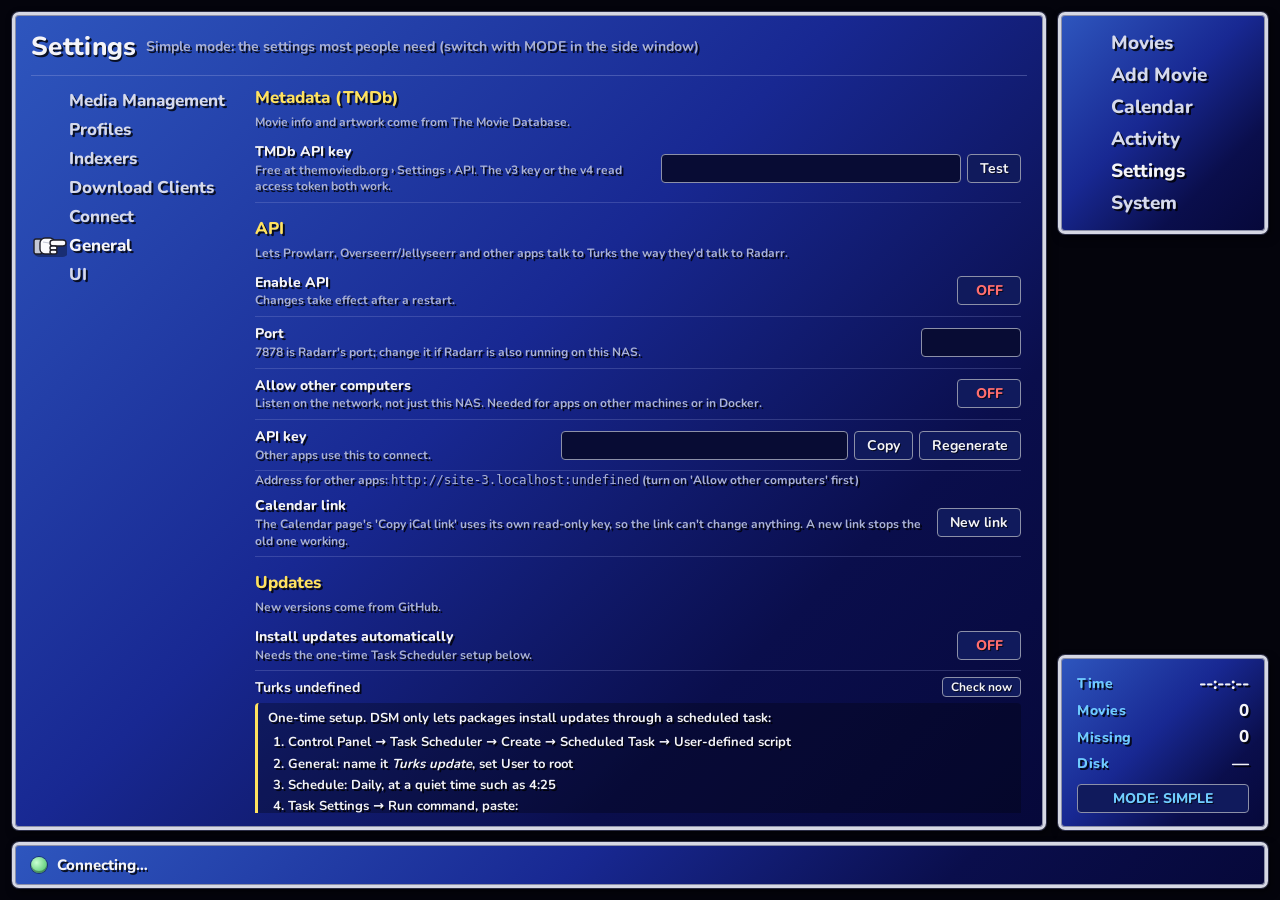
==== commit b45ee3e1: "Update progress bar in every theme; Blades rows no longer cut off, 0.5.5 - Windows: one bar from dow" ====
--- a/nas/ui/index.html
+++ b/nas/ui/index.html
@@ -55,6 +55,7 @@
 
 <div id="modal" class="modal"></div>
 <div id="toasts"></div>
+<div id="upd" class="upd" hidden role="status" aria-live="polite"><div class="win updcard"><div class="updtitle"></div><div class="updbar"><i></i></div><div class="updline"><span class="updstep"></span><span class="updpct"></span></div><div class="updnote"></div><div class="updact"></div></div></div>
 <div id="overlay" class="overlay-msg"><div class="win" style="max-width:460px"><h1 style="margin:0 0 6px;font-size:22px" id="overlay-title"></h1><div id="overlay-text"></div></div></div>
 
 <script src="app.js?v=@VERSION@"></script>
--- a/nas/ui/turks.css
+++ b/nas/ui/turks.css
@@ -504,3 +504,123 @@
 
 /* Box of X: the lime glow the orb zoom flares into (see openFromHome / zoomHome). */
 #gzoom { position: fixed; inset: 0; background: #aaec3c; opacity: 0; pointer-events: none; z-index: 9999; }
+
+
+/* =====================================================================
+   Blades: glossy silver blades, the open one wears its color (project doc
+   claude/themes/blades.md; same look as Lifestream's NAS page).
+   Everything hangs off body.blades.
+   ===================================================================== */
+#bstage { display: none; }
+html:has(body.blades) { background: #cfcfcf; }
+body.blades { background: #cfcfcf; text-shadow: none; }
+body.blades #bstage { display: block; position: fixed; inset: 0; overflow: clip; background: linear-gradient(90deg, #cfcfcf 0%, #f2f2f2 50%, #c8c8c8 100%); touch-action: pan-y; user-select: none; }
+body.blades .layout, body.blades #ghome, body.blades #gbg { display: none; }
+.bsec { position: absolute; left: 0; top: 0; width: var(--bw); height: 100%; display: flex; background: linear-gradient(90deg, #ffffff 0%, #ececec 35%, #c4c4c4 100%); border-radius: var(--r) 0 0 var(--r) / 50% 0 0 50%; overflow: clip; filter: drop-shadow(-8px 0 12px rgba(0, 0, 0, .28)); transition: transform var(--ms) cubic-bezier(.22, .9, .25, 1); }
+.btab { position: relative; width: calc(var(--p) + 2px + var(--r)); height: 100%; flex: none; border: 0; padding: 0; margin: 0; cursor: pointer; background: linear-gradient(90deg, #9c9c9c 0%, #f1f1f1 14%, #ffffff 26%, #e3e3e3 48%, #c4c4c4 78%, #a0a0a0 100%); box-shadow: inset -8px 0 10px rgba(0, 0, 0, .22), inset 4px 0 0 rgba(255, 255, 255, .8), inset 0 10px 14px rgba(255, 255, 255, .55), inset 0 -14px 18px rgba(0, 0, 0, .18), -3px 0 6px rgba(0, 0, 0, .18); }
+.btab::before { content: ""; position: absolute; z-index: 2; left: 6px; top: 34px; bottom: 34px; width: 15px; border-radius: 15px 0 0 15px / 50% 0 0 50%; border-left: 5px solid rgba(255, 255, 255, .8); pointer-events: none; filter: blur(.8px); -webkit-mask-image: linear-gradient(180deg, transparent, #000 22%, #000 78%, transparent); mask-image: linear-gradient(180deg, transparent, #000 22%, #000 78%, transparent); }
+.btab::after { content: ""; position: absolute; z-index: 2; left: calc((var(--p) + 2px) / 2 - 19px); top: 50%; margin-top: -150px; width: 38px; height: 300px; max-height: 70%; border-radius: 19px; pointer-events: none; background: linear-gradient(90deg, rgba(0, 0, 0, .18), rgba(255, 255, 255, .3) 40%, rgba(255, 255, 255, .12) 70%, rgba(0, 0, 0, .1)); box-shadow: inset 5px 0 7px rgba(0, 0, 0, .4), inset 0 5px 6px rgba(0, 0, 0, .18), inset -3px 0 4px rgba(255, 255, 255, .75), 0 0 0 1px rgba(255, 255, 255, .7), 2px 2px 3px rgba(255, 255, 255, .5), -1px 0 2px rgba(0, 0, 0, .25); }
+.btab:focus-visible { outline: 2px solid #2466a8; outline-offset: -4px; }
+.blabel { position: absolute; z-index: 3; left: calc((var(--p) + 2px) / 2 + 4px); top: 50%; transform: translate(-50%, -50%); writing-mode: vertical-rl; margin: 0; line-height: 1; white-space: nowrap; font: 700 22px Nunito, sans-serif; letter-spacing: .03em; color: #6a6a6a; transition: color .5s ease; text-shadow: none; }
+.bsec.open .blabel { color: #1d1d1d; }
+.bwrap { flex: 1; min-width: 0; margin-left: calc(-1 * var(--r)); height: 100%; }
+.bpanel { position: relative; height: 100%; display: flex; flex-direction: column; overflow: clip; color: #ffffff; border-radius: var(--r) 0 0 var(--r) / 50% 0 0 50%; box-shadow: -6px 0 10px rgba(0, 0, 0, .38), inset 2px 0 0 rgba(255, 255, 255, .45); }
+.bsec.k-torrents .bpanel, .bsec.k-add .bpanel { background: linear-gradient(160deg, #4a9a32 0%, #357a22 45%, #2a6619 100%); --band: #1f4c12; }
+.bsec.k-rss .bpanel, .bsec.k-calendar .bpanel { background: linear-gradient(160deg, #c27416 0%, #9d560b 45%, #864807 100%); --band: #5e3204; }
+.bsec.k-connection .bpanel, .bsec.k-movies .bpanel { background: linear-gradient(160deg, #3479c0 0%, #245f9c 45%, #1c4f85 100%); --band: #133a63; }
+.bsec.k-activity .bpanel { background: linear-gradient(160deg, #2e8c8c 0%, #207072 45%, #185c60 100%); --band: #0e3e42; }
+.bsec.k-system .bpanel { background: linear-gradient(160deg, #c4403a 0%, #a02c28 45%, #88201e 100%); --band: #5c1412; }
+.bsec.k-settings .bpanel { background: linear-gradient(160deg, #8064b4 0%, #674c9c 45%, #583f8a 100%); --band: #3d2a63; }
+/* The glass orb in the corner: still, with one soft glint that sweeps across it now and then. */
+.bpanel::before { content: ""; position: absolute; right: 14px; top: 38%; width: 470px; height: 470px; border-radius: 50%; pointer-events: none; filter: blur(3px);
+  background: radial-gradient(circle 340px at 50% 50%, rgba(255,255,255,0) 270px, rgba(255,255,255,.12) 296px, rgba(255,255,255,.3) 306px, rgba(255,255,255,.12) 316px, rgba(255,255,255,0) 340px),
+    radial-gradient(ellipse 9% 5.5% at 26% 19%, rgba(255,255,255,.95), rgba(255,255,255,0) 100%),
+    radial-gradient(ellipse 20% 12% at 35% 27%, rgba(255,255,255,.5), rgba(255,255,255,0) 100%),
+    radial-gradient(ellipse 58% 38% at 50% 2%, rgba(255,255,255,.3), rgba(255,255,255,0) 72%),
+    radial-gradient(ellipse 56% 32% at 58% 100%, rgba(255,255,255,.42), rgba(255,255,255,0) 75%),
+    radial-gradient(circle closest-side at 50% 50%, rgba(255,255,255,0) 94%, rgba(255,255,255,.2) 97.5%, rgba(255,255,255,.04) 100%),
+    radial-gradient(circle closest-side at 50% 50%, rgba(0,0,0,0) 60%, rgba(0,0,0,.18) 88%, rgba(0,0,0,0) 100%),
+    radial-gradient(circle at 40% 36%, rgba(255,255,255,.34) 0, rgba(255,255,255,.2) 30%, rgba(255,255,255,.09) 55%, rgba(255,255,255,0) 63%),
+    radial-gradient(circle at 50% 50%, rgba(255,255,255,0) 68%, rgba(255,255,255,.1) 70%, rgba(255,255,255,0) 72%);
+  background-size: 300% 300%, 100% 100%, 100% 100%, 100% 100%, 100% 100%, 100% 100%, 100% 100%, 100% 100%, 100% 100%; background-repeat: no-repeat;
+  background-position: -870px -870px, 0 0, 0 0, 0 0, 0 0, 0 0, 0 0, 0 0, 0 0; animation: bsheen 6s ease-in-out infinite; }
+@keyframes bsheen { 0% { background-position: -870px -870px, 0 0, 0 0, 0 0, 0 0, 0 0, 0 0, 0 0, 0 0; } 55%, 100% { background-position: -470px -470px, 0 0, 0 0, 0 0, 0 0, 0 0, 0 0, 0 0, 0 0; } }
+body.calm .bpanel::before { animation: none; }
+.bband { position: relative; height: 78px; flex: none; display: flex; align-items: center; gap: 18px; padding: 0 calc(var(--r) + 30px) 0 var(--r); border-bottom: 2px solid rgba(255, 255, 255, .35); border-radius: 0 0 26px 26px; background: linear-gradient(180deg, rgba(255, 255, 255, .22), rgba(255, 255, 255, 0) 70%), var(--band); }
+.bband h1 { margin: 0; font: 700 28px Nunito, sans-serif; white-space: nowrap; }
+.bchip { margin-left: auto; display: flex; align-items: center; gap: 8px; background: rgba(255, 255, 255, .16); border-radius: 16px; padding: 5px 12px; font-size: 14px; font-weight: 700; cursor: pointer; white-space: nowrap; }
+.bdot { width: 9px; height: 9px; border-radius: 50%; background: #8dff6a; box-shadow: 0 0 8px #8dff6a; flex: none; }
+.bdot.warn { background: #ffe14a; box-shadow: 0 0 8px #ffe14a; } .bdot.bad { background: #ff7a5a; box-shadow: 0 0 8px #ff7a5a; }
+.bband .gchip { clip-path: none; border-radius: 12px; font: 800 12px Nunito, sans-serif; background: rgba(255, 255, 255, .88); color: #26203a; }
+.bspeed { font-size: 14px; font-weight: 700; opacity: .92; white-space: nowrap; }
+.bbody { position: relative; flex: 1; min-height: 0; display: flex; flex-direction: column; padding: 10px calc(var(--r) + 30px) 6px 14px; opacity: 0; transform: translateX(60px); transition: opacity var(--ms) ease, transform calc(var(--ms) + 150ms) cubic-bezier(.22, .9, .25, 1); }
+.bsec.open .bbody { opacity: 1; transform: none; }
+.bfoot { position: relative; height: 64px; flex: none; display: flex; align-items: center; gap: 10px; padding: 0 calc(var(--r) + 24px) 0 var(--r); font-size: 14px; font-weight: 700; border-top: 2px solid rgba(255, 255, 255, .25); border-radius: 26px 26px 0 0; background: linear-gradient(180deg, rgba(0, 0, 0, .05), rgba(0, 0, 0, .25)), var(--band); }
+.bkey { border: 1.5px solid rgba(255, 255, 255, .8); border-radius: 6px; padding: 1px 7px; font-size: 12px; margin-left: 8px; }
+.bnavs { margin-left: auto; display: flex; gap: 10px; }
+.bnav { border: 0; width: 44px; height: 44px; border-radius: 50%; background: rgba(255, 255, 255, .85); color: #26203a; cursor: pointer; display: flex; align-items: center; justify-content: center; padding: 0; }
+.bnav:hover { background: #ffffff; } .bnav:disabled { opacity: .35; cursor: default; }
+.bedge { position: absolute; right: 0; top: 0; width: var(--edge); height: 100%; z-index: 40; border-radius: calc(var(--r) * .7) 0 0 calc(var(--r) * .7) / 50% 0 0 50%; background: linear-gradient(90deg, #ffffff, #d6d6d6 50%, #ababab); filter: drop-shadow(-6px 0 10px rgba(0, 0, 0, .25)); pointer-events: none; }
+/* The page inside a blade: white text and glass on the blade's color. */
+.bbody { --text: #ffffff; --dim: rgba(255, 255, 255, .8); --label: #eef2ff; --head: #fff3c8; --good: #d9ffc4; --warn: #fff0a6; --bad: #ffd2c8; --info: #e6f4ff;
+  --border-light: rgba(255, 255, 255, .85); --border-mid: rgba(255, 255, 255, .5); --border-dark: rgba(0, 0, 0, .2); --field: rgba(0, 0, 0, .22);
+  --btn: rgba(255, 255, 255, .14); --btn-hover: rgba(255, 255, 255, .3); --line: rgba(255, 255, 255, .25); text-shadow: none; }
+.bbody #main.win { flex: 1; min-height: 0; padding: 0; background: none; border: 0; border-radius: 0; box-shadow: none; }
+.bbody .win { background: linear-gradient(180deg, rgba(255, 255, 255, .12), rgba(255, 255, 255, .04)); border: 1px solid rgba(255, 255, 255, .3); border-radius: 18px; box-shadow: inset 0 1px 0 rgba(255, 255, 255, .3); }
+.bbody .page > .page-head > h1:not(.keep) { display: none; }
+.bbody .divider { background: rgba(255, 255, 255, .3); }
+.bbody button, .bbody .btn { border-radius: 19px; padding: 5px 16px; text-shadow: none; background: linear-gradient(180deg, rgba(255, 255, 255, .22), rgba(255, 255, 255, .06)); border: 1px solid rgba(255, 255, 255, .5); box-shadow: inset 0 1px 0 rgba(255, 255, 255, .4); }
+.bbody button:hover:not(:disabled) { background: linear-gradient(180deg, rgba(255, 255, 255, .36), rgba(255, 255, 255, .14)); border-color: rgba(255, 255, 255, .85); }
+.bbody button:active:not(:disabled) { background: rgba(255, 255, 255, .45); }
+.bbody button.small { padding: 1px 10px; }
+.bbody button.primary { color: #ffffff; background: linear-gradient(180deg, rgba(255, 255, 255, .42), rgba(255, 255, 255, .16)); border-color: rgba(255, 255, 255, .85); }
+.bbody button.danger { color: #ffd2c8; }
+.bbody button.pill.on, .bbody button.on, .bbody .seg.on, .bbody [aria-pressed="true"] { background: linear-gradient(180deg, rgba(255, 255, 255, .36) 0%, rgba(255, 255, 255, .16) 48%, rgba(255, 255, 255, .08) 52%, rgba(255, 255, 255, .2) 100%); border-color: rgba(255, 255, 255, .7); box-shadow: inset 0 1px 0 rgba(255, 255, 255, .75), 0 0 12px rgba(255, 255, 255, .22); color: #ffffff; }
+.bbody input, .bbody select, .bbody textarea, body.blades .modal input, body.blades .modal select { padding-left: 14px; padding-right: 14px; }
+.bbody textarea, body.blades .modal textarea { padding: 8px 12px; border-radius: 12px !important; }
+.bbody input, .bbody select, .bbody textarea { border-radius: 14px; background: rgba(0, 0, 0, .22); border: 1px solid rgba(255, 255, 255, .45); color: #ffffff; text-shadow: none; }
+.bbody input::placeholder, .bbody textarea::placeholder { color: rgba(255, 255, 255, .6); }
+.bbody select option { color: #26203a; }
+.bbody .scroll::-webkit-scrollbar-thumb { background: rgba(255, 255, 255, .45); border-radius: 6px; }
+.bbody a { color: #ffffff; }
+.bbody { padding-left: 30px; }
+.bbody .menu-item, .bbody .sub-item { padding: 6px 16px; margin-bottom: 6px; color: #ffffff; font-size: 16px; }
+.bbody .hand { display: none !important; }
+.bbody .sub-item.selected, .bbody .menu-item.selected { background: linear-gradient(180deg, rgba(255, 255, 255, .36) 0%, rgba(255, 255, 255, .16) 48%, rgba(255, 255, 255, .08) 52%, rgba(255, 255, 255, .2) 100%); border-color: rgba(255, 255, 255, .7); box-shadow: inset 0 1px 0 rgba(255, 255, 255, .75), 0 0 12px rgba(255, 255, 255, .22); }
+body.blades .modal .win { background: linear-gradient(160deg, #4a4466, #2e2a44); border: 1px solid rgba(255, 255, 255, .55); border-radius: 18px; box-shadow: 0 8px 24px rgba(0, 0, 0, .45); }
+body.blades .modal button, body.blades .modal input, body.blades .modal select, body.blades .modal textarea { border-radius: 14px; }
+body.blades #toasts { right: 70px; bottom: 80px; }
+body.blades .toast { background: rgba(28, 24, 40, .92); border: 1px solid rgba(255, 255, 255, .55); border-radius: 16px; box-shadow: 0 6px 18px rgba(0, 0, 0, .4); }
+@media (max-width: 700px) {
+  .bband { height: 62px; padding-right: 18px; gap: 10px; } .bband h1 { font-size: 20px; } .bspeed { display: none; }
+  .bbody { padding-right: 14px; } .bfoot { padding-right: 14px; height: 56px; } .bfoot .bhint { display: none; }
+  .bpanel::before { display: none; } .blabel { font-size: 18px; }
+  .btab::after { width: 26px; left: calc((var(--p) + 2px) / 2 - 13px); border-radius: 13px; }
+}
+
+/* ---- Update progress (all three themes) */
+.upd { position: fixed; inset: 0; z-index: 40; display: flex; align-items: center; justify-content: center; background: rgba(0, 0, 0, .5); opacity: 0; transition: opacity .6s ease; }
+.upd[hidden] { display: none; }
+.upd.on { opacity: 1; }
+.upd .updcard { width: min(520px, calc(100vw - 40px)); padding: 22px 26px 20px; }
+.updtitle { font-size: 22px; font-weight: 800; margin-bottom: 14px; }
+.updbar { position: relative; height: 14px; border-radius: 7px; background: #080c34; border: 1px solid var(--border-dark); overflow: hidden; }
+.updbar i { position: absolute; left: 0; top: 0; bottom: 0; width: 0; border-radius: 7px; background: linear-gradient(90deg, #1e6ee6, #8ce6ff); transition: width .8s ease; }
+.updbar i::after { content: ""; position: absolute; inset: 0 0 50% 0; border-radius: 7px 7px 0 0; background: rgba(255, 255, 255, .22); }
+.updline { display: flex; gap: 12px; margin-top: 10px; font-size: 14px; }
+.updline .updpct { margin-left: auto; font-weight: 800; }
+.updnote { margin-top: 8px; font-size: 13px; color: var(--dim); }
+.updnote:empty { display: none; }
+.upd.bad .updtitle { color: var(--bad); }
+.upd button { margin-top: 14px; }
+body.green .updtitle { font-family: Orbitron, Nunito, sans-serif; text-transform: uppercase; font-size: 18px; }
+body.green .updbar { background: #000e00; border-color: #0c3406; border-radius: 0; }
+body.green .updbar i { border-radius: 0; background: linear-gradient(90deg, #4fb51a, #e2ff6a); }
+body.green .updbar i::after { border-radius: 0; }
+body.blades .upd { background: rgba(40, 40, 48, .28); }
+body.blades .upd .updcard { background: rgba(28, 24, 40, .92); border: 1px solid rgba(255, 255, 255, .55); border-radius: 22px; box-shadow: 0 10px 30px rgba(0, 0, 0, .4), inset 0 1px 0 rgba(255, 255, 255, .25); color: #ffffff; }
+body.blades .updbar { height: 16px; border-radius: 8px; background: rgba(0, 0, 0, .3); border: 1px solid rgba(255, 255, 255, .35); }
+body.blades .updbar i { border-radius: 8px; background: linear-gradient(90deg, rgba(255, 255, 255, .75), #ffffff); box-shadow: 0 0 10px rgba(255, 255, 255, .35); }
+body.blades .updbar i::after { border-radius: 8px 8px 0 0; background: rgba(255, 255, 255, .45); }
+body.blades .updnote { color: rgba(255, 255, 255, .78); }
+body.blades .upd.bad .updtitle { color: #ffb4a8; }
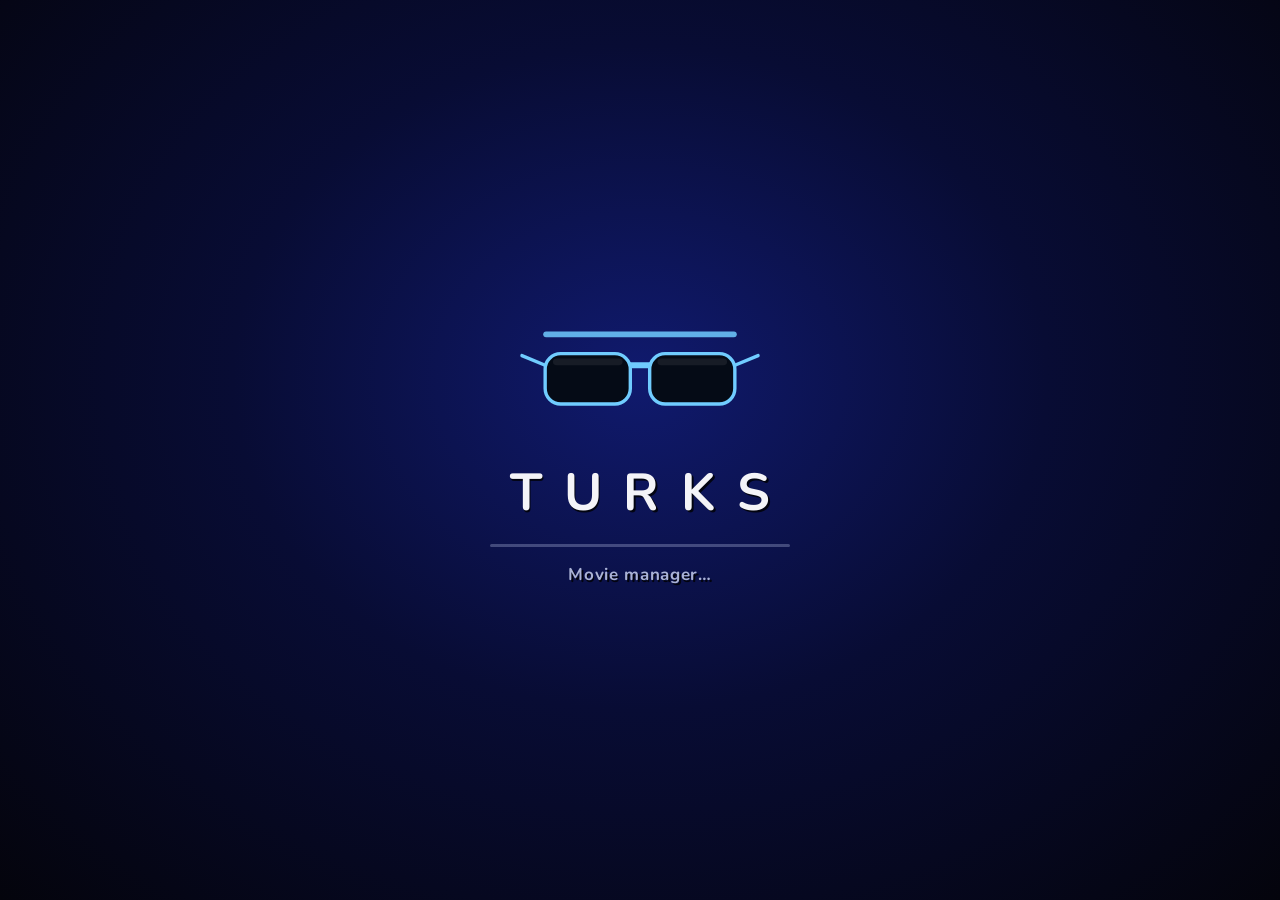
==== commit 9272140d: "Start screen: the sunglasses over the name, in every theme, 0.5.6 The Windows app and the Synology w" ====
--- a/nas/ui/index.html
+++ b/nas/ui/index.html
@@ -7,6 +7,58 @@
 <link rel="stylesheet" href="turks.css?v=@VERSION@">
 </head>
 <body>
+<style>
+/* Start screen: the app's emblem over its name while the page connects. Slow fades,
+   nothing flashes; hidden with Reduce motion. */
+#splash{position:fixed;inset:0;z-index:99999;display:flex;align-items:center;justify-content:center;
+  background:radial-gradient(ellipse at 50% 42%,#101a6e 0%,#080c34 45%,#04040c 100%);
+  --si:#f4f4f8;--sa:#70ccff;--sd:#aab2d6;color:var(--si);transition:opacity .6s ease}
+#splash.green{background:radial-gradient(ellipse at 50% 42%,#165c10 0%,#0a3608 38%,#041c04 70%,#010a01 100%);--si:#e4ffc4;--sa:#c8ff4a;--sd:#a6dc80}
+#splash.blades{background:linear-gradient(135deg,#cfcfcf 0%,#f2f2f2 50%,#c8c8c8 100%);--si:#2f2f2f;--sa:#5b5b5b;--sd:#6a6a6a}
+#splash.out{opacity:0;pointer-events:none}
+#splash .sp-in{display:flex;flex-direction:column;align-items:center;animation:spIn 1s ease-out both}
+#splash .sp-emblem{color:var(--sa)}
+#splash .sp-title{margin:24px 0 0;padding-left:.42em;font-size:clamp(30px,8vw,52px);font-weight:700;letter-spacing:.42em;color:var(--si);text-transform:uppercase;white-space:nowrap}
+#splash.green .sp-title{font-family:"Orbitron","Nunito",sans-serif;font-weight:800}
+#splash .sp-bar{position:relative;margin-top:14px;width:min(300px,70vw);height:3px;overflow:hidden;border-radius:2px;animation:spBar 1.1s ease-out both}
+#splash .sp-bar::before{content:"";position:absolute;inset:0;background:var(--sd);opacity:.35}
+#splash .sp-bar i{position:absolute;top:0;bottom:0;left:-90px;width:90px;border-radius:2px;background:var(--sa);animation:spGlide 3.2s ease-in-out infinite}
+#splash .sp-status{margin-top:16px;font-size:17px;letter-spacing:.04em;color:var(--sd);animation:spFade 1.2s ease-out .5s both}
+@keyframes spIn{from{opacity:0;transform:translateY(14px)}to{opacity:1;transform:none}}
+@keyframes spFade{from{opacity:0}to{opacity:1}}
+@keyframes spBar{from{transform:scaleX(0)}to{transform:none}}
+@keyframes spGlide{0%{left:-90px}100%{left:100%}}
+@media (prefers-reduced-motion:reduce){#splash{display:none}}
+#splash .sp-glint{animation:spGlint 6s ease-in-out infinite;transform:translateX(-140px)}
+@keyframes spGlint{0%{transform:translateX(-140px)}45%,100%{transform:translateX(0)}}
+@media (prefers-reduced-motion:reduce){#splash .sp-glint{animation:none}}
+</style>
+<div id="splash"><div class="sp-in"><svg class="sp-emblem" width="250" height="120" viewBox="-125 -62 250 124" aria-hidden="true">
+  <defs><clipPath id="splL"><rect x="-98" y="-20" width="88" height="52" rx="16"/></clipPath><clipPath id="splR"><rect x="10" y="-20" width="88" height="52" rx="16"/></clipPath></defs>
+  <rect x="-100" y="-43" width="200" height="6" rx="3" fill="currentColor" opacity=".85"/>
+  <rect x="-13" y="-11" width="26" height="6" rx="3" fill="currentColor"/>
+  <path d="M-98 -8l-24 -10M98 -8l24 -10" stroke="currentColor" stroke-width="3.5" stroke-linecap="round"/>
+  <rect x="-98" y="-20" width="88" height="52" rx="16" fill="#050b16" stroke="currentColor" stroke-width="3.5"/>
+  <rect x="10" y="-20" width="88" height="52" rx="16" fill="#050b16" stroke="currentColor" stroke-width="3.5"/>
+  <rect x="-90" y="-15" width="72" height="7" rx="4" fill="#fff" opacity=".07"/>
+  <rect x="18" y="-15" width="72" height="7" rx="4" fill="#fff" opacity=".07"/>
+  <g clip-path="url(#splL)"><g class="sp-glint"><path d="M0 34l12 0 22 -56 -12 0z" fill="#fff" opacity=".16"/></g></g>
+  <g clip-path="url(#splR)"><g class="sp-glint"><path d="M108 34l12 0 22 -56 -12 0z" fill="#fff" opacity=".16"/></g></g>
+</svg><div class="sp-title">Turks</div><div class="sp-bar"><i></i></div><div class="sp-status">Movie manager&hellip;</div></div></div>
+<script>
+(function () {
+  var s = document.getElementById('splash'); if (!s) return;
+  try { var t = localStorage.getItem('turks-theme'); if (t === 'green' || t === 'blades') s.classList.add(t); } catch (e) {}
+  var born = Date.now(), gone = false;
+  function out() { if (gone) return; gone = true; s.classList.add('out'); setTimeout(function () { s.remove(); }, 700); }
+  window.splashDone = function (theme) {
+    try { if (theme) localStorage.setItem('turks-theme', theme); } catch (e) {}
+    setTimeout(out, Math.max(0, 1800 - (Date.now() - born)));
+  };
+  setTimeout(out, 9000);
+})();
+</script>
+
 <svg width="0" height="0" style="position:absolute">
   <defs>
     <!-- Pointing hand cursor (original artwork). -->
--- a/nas/ui/turks.css
+++ b/nas/ui/turks.css
@@ -313,8 +313,7 @@
 .hit .o { color: var(--dim); font-size: 12.5px; max-height: 3.9em; overflow: hidden; }
 
 /* =====================================================================
-   Box of X — green console-dashboard theme (see the project doc
-   claude/themes/green-dashboard.md). Turned on by body.green.
+   Box of X — green console-dashboard theme. Turned on by body.green.
    ===================================================================== */
 @font-face { font-family: "Orbitron"; font-weight: 800; src: url("fonts/orbitron-800.woff2") format("woff2"); }
 
@@ -507,8 +506,7 @@
 
 
 /* =====================================================================
-   Blades: glossy silver blades, the open one wears its color (project doc
-   claude/themes/blades.md; same look as Lifestream's NAS page).
+   Blades: glossy silver blades, the open one wears its color (same look as Lifestream's NAS page).
    Everything hangs off body.blades.
    ===================================================================== */
 #bstage { display: none; }
